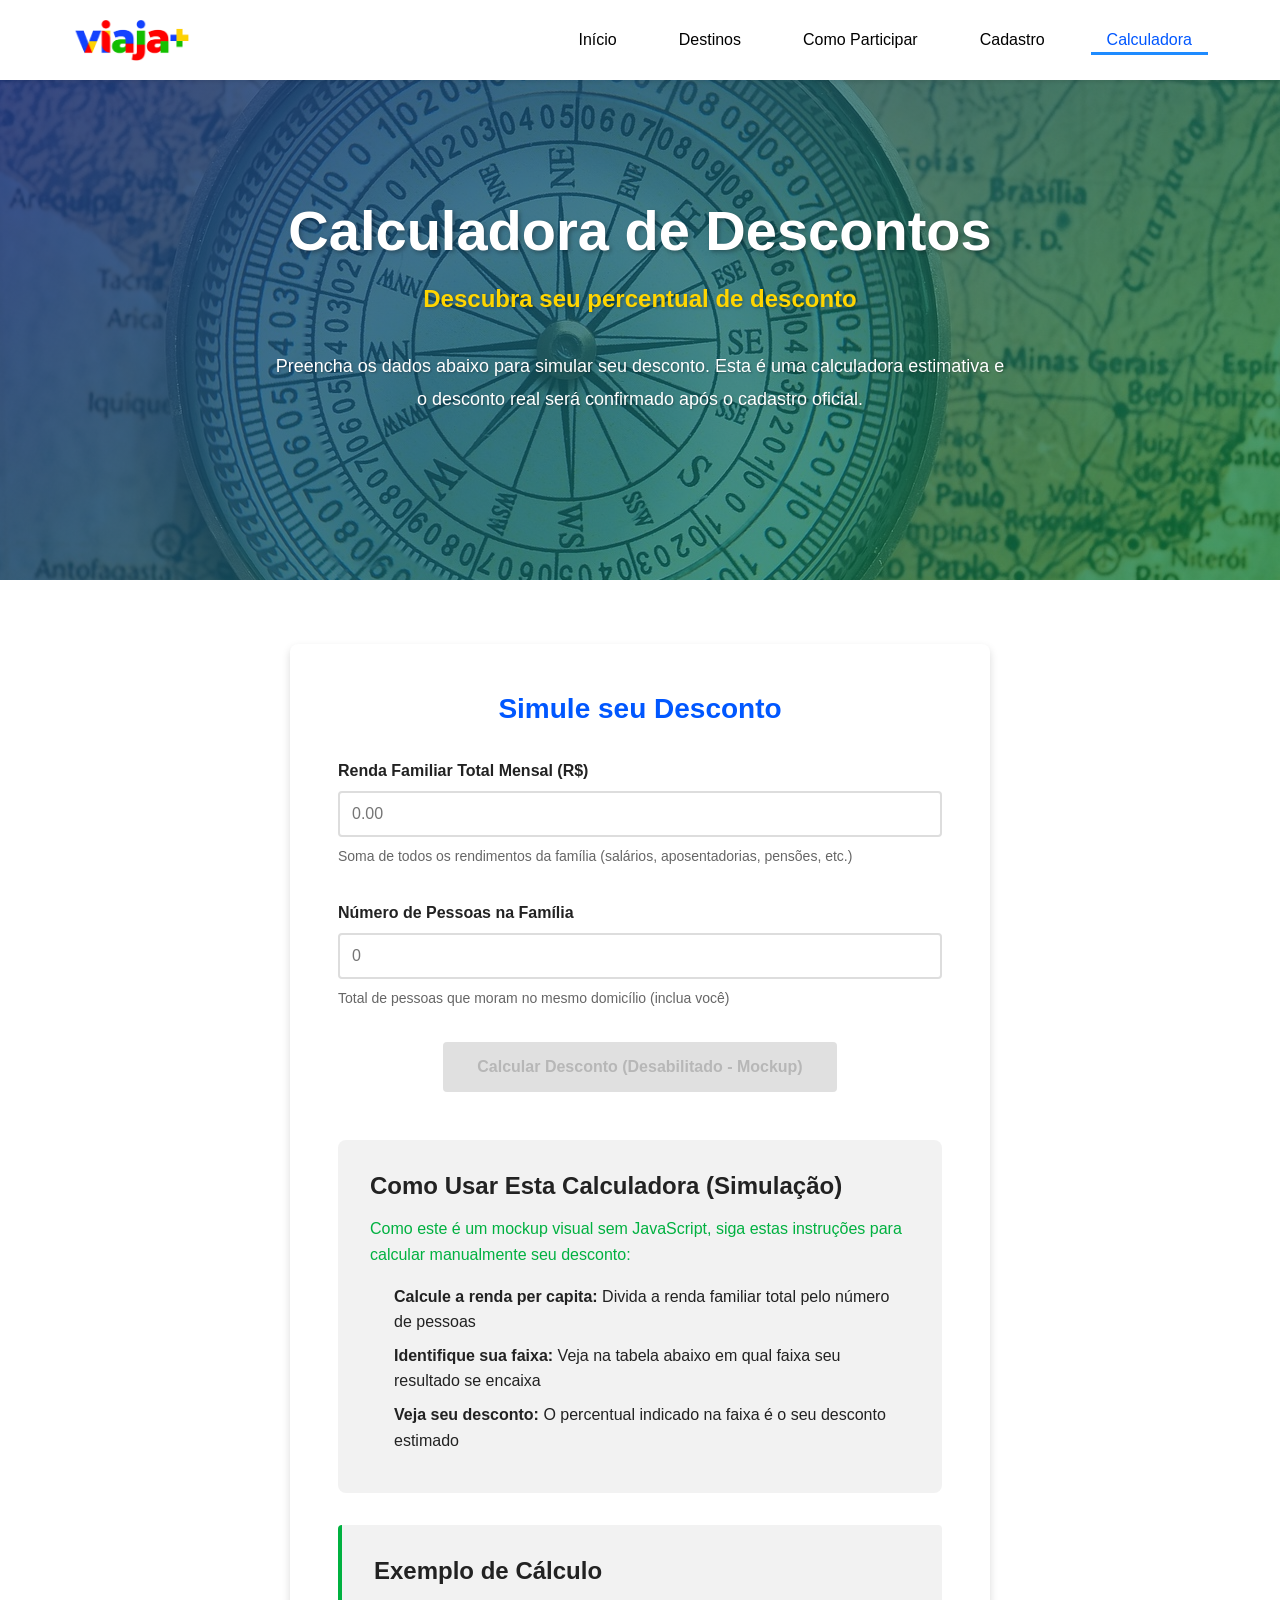
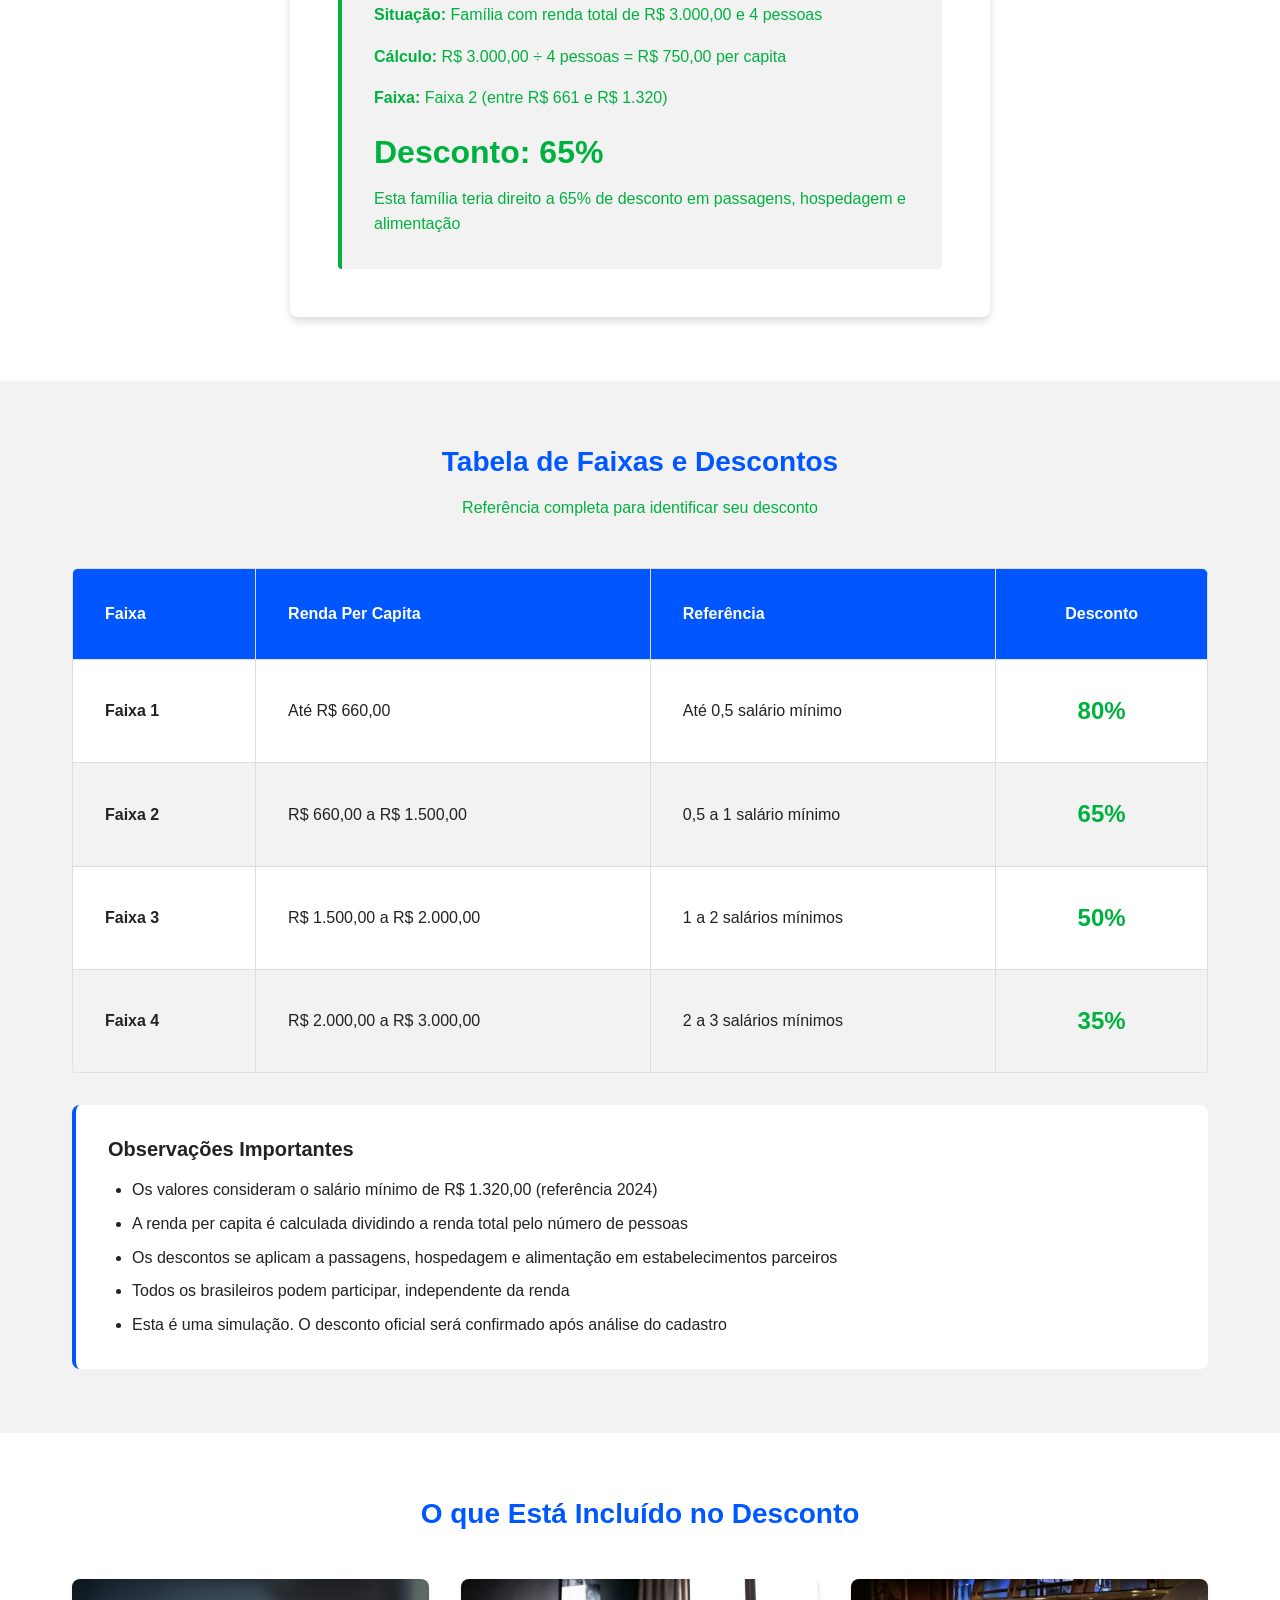
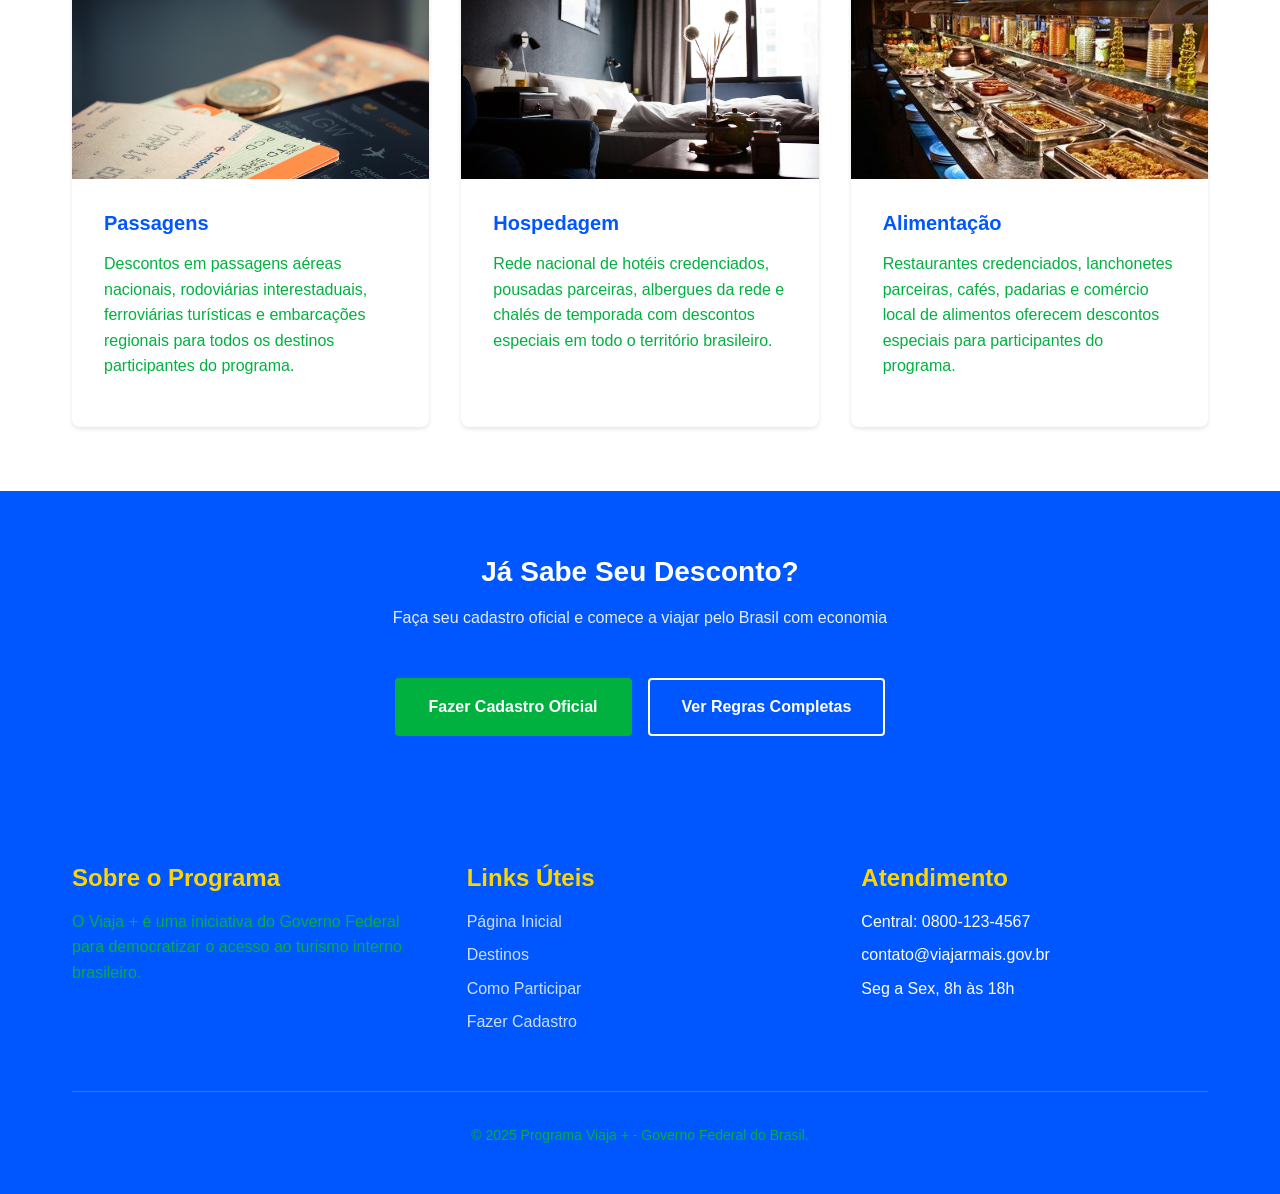
==== calculadora.html @ cff758d5 "Primeiro commit" ====
<!DOCTYPE html>
<html lang="pt-BR">
<head>
    <meta charset="UTF-8">
    <meta name="viewport" content="width=device-width, initial-scale=1.0">
    <meta name="description" content="Calcule seu desconto no Programa Viaja + baseado na renda familiar">
    <title>Calculadora de Descontos - Programa Viaja +</title>
    <link rel="stylesheet" href="style.css">
</head>
<body>
    <!-- Cabeçalho -->
    <header class="header">
        <div class="container header-container">
            <div class="logo">
                <div class="logo-imagem">
                    <img src="./img/logo.png" alt="Viaja +" class="logo-programa">
                </div>
            </div>
            
            <nav class="nav-principal">
                <ul>
                    <li><a href="index.html">Início</a></li>
                    <li><a href="viagens.html">Destinos</a></li>
                    <li><a href="como-participar.html">Como Participar</a></li>
                    <li><a href="cadastro.html">Cadastro</a></li>
                    <li><a href="calculadora.html" class="ativo">Calculadora</a></li>
                </ul>
            </nav>
        </div>
    </header>

    <!-- Conteúdo principal -->
    <main>
        <!-- Cabeçalho da página -->
        <section class="hero-background" style="background-image: url('./img/bulsola.jpg');">
            <div class="hero-conteudo">
                <h1 class="hero-titulo">Calculadora de Descontos</h1>
                <p class="hero-subtitulo">
                    Descubra seu percentual de desconto
                </p>
                <p class="hero-descricao">
                    Preencha os dados abaixo para simular seu desconto. Esta é uma calculadora 
                    estimativa e o desconto real será confirmado após o cadastro oficial.
                </p>
            </div>
        </section>

        <!-- Calculadora -->
        <section class="secao">
            <div class="container">
                
                
                <div class="calculadora-container">
                    <h2 class="texto-centralizado">Simule seu Desconto</h2>
                    
                    <form style="margin-top: var(--espacamento-md);">
                        <!-- Renda Familiar -->
                        <div class="form-grupo">
                            <label for="renda-total" class="form-label">
                                Renda Familiar Total Mensal (R$)
                            </label>
                            <input 
                                type="number" 
                                id="renda-total" 
                                name="renda-total" 
                                class="form-input" 
                                placeholder="0.00"
                                step="0.01"
                                min="0"
                            >
                            <p class="form-ajuda">
                                Soma de todos os rendimentos da família (salários, aposentadorias, pensões, etc.)
                            </p>
                        </div>
                        
                        <!-- Número de pessoas -->
                        <div class="form-grupo">
                            <label for="num-pessoas" class="form-label">
                                Número de Pessoas na Família
                            </label>
                            <input 
                                type="number" 
                                id="num-pessoas" 
                                name="num-pessoas" 
                                class="form-input" 
                                placeholder="0"
                                min="1"
                            >
                            <p class="form-ajuda">
                                Total de pessoas que moram no mesmo domicílio (inclua você)
                            </p>
                        </div>
                        
                        <!-- Botão de calcular (visual) -->
                        <div class="texto-centralizado mt-2">
                            <button type="button" class="btn btn-desabilitado" disabled>
                                Calcular Desconto (Desabilitado - Mockup)
                            </button>
                        </div>
                    </form>
                    
                    <!-- Instruções de uso -->
                    <div class="mt-3" style="background-color: var(--cor-cinza-claro); padding: var(--espacamento-md); border-radius: 8px;">
                        <h3>Como Usar Esta Calculadora (Simulação)</h3>
                        <p style="margin-bottom: var(--espacamento-sm);">
                            Como este é um mockup visual sem JavaScript, siga estas instruções para 
                            calcular manualmente seu desconto:
                        </p>
                        <ol style="margin-left: 1.5rem;">
                            <li style="margin-bottom: 0.5rem;">
                                <strong>Calcule a renda per capita:</strong> Divida a renda familiar total 
                                pelo número de pessoas
                            </li>
                            <li style="margin-bottom: 0.5rem;">
                                <strong>Identifique sua faixa:</strong> Veja na tabela abaixo em qual 
                                faixa seu resultado se encaixa
                            </li>
                            <li style="margin-bottom: 0.5rem;">
                                <strong>Veja seu desconto:</strong> O percentual indicado na faixa é o 
                                seu desconto estimado
                            </li>
                        </ol>
                    </div>
                    
                    <!-- Exemplo prático -->
                    <div class="resultado-box mt-2">
                        <h3>Exemplo de Cálculo</h3>
                        <p><strong>Situação:</strong> Família com renda total de R$ 3.000,00 e 4 pessoas</p>
                        <p><strong>Cálculo:</strong> R$ 3.000,00 ÷ 4 pessoas = R$ 750,00 per capita</p>
                        <p><strong>Faixa:</strong> Faixa 2 (entre R$ 661 e R$ 1.320)</p>
                        <div class="resultado-valor">Desconto: 65%</div>
                        <p style="margin-bottom: 0;">
                            Esta família teria direito a 65% de desconto em passagens, hospedagem e alimentação
                        </p>
                    </div>
                </div>
            </div>
        </section>

        <!-- Tabela de faixas -->
        <section class="secao secao-cinza">
            <div class="container">
                <h2 class="texto-centralizado">Tabela de Faixas e Descontos</h2>
                <p class="texto-centralizado mb-3">
                    Referência completa para identificar seu desconto
                </p>
                
                <div style="overflow-x: auto;">
                    <table style="width: 100%; border-collapse: collapse; background-color: var(--cor-branco); border-radius: 8px; overflow: hidden; box-shadow: var(--sombra-leve);">
                        <thead>
                            <tr style="background-color: var(--cor-azul-escuro); color: var(--cor-branco);">
                                <th style="padding: var(--espacamento-md); text-align: left; border: 1px solid var(--cor-borda);">Faixa</th>
                                <th style="padding: var(--espacamento-md); text-align: left; border: 1px solid var(--cor-borda);">Renda Per Capita</th>
                                <th style="padding: var(--espacamento-md); text-align: left; border: 1px solid var(--cor-borda);">Referência</th>
                                <th style="padding: var(--espacamento-md); text-align: center; border: 1px solid var(--cor-borda);">Desconto</th>
                            </tr>
                        </thead>
                        <tbody>
                            <tr>
                                <td style="padding: var(--espacamento-md); border: 1px solid var(--cor-borda);"><strong>Faixa 1</strong></td>
                                <td style="padding: var(--espacamento-md); border: 1px solid var(--cor-borda);">Até R$ 660,00</td>
                                <td style="padding: var(--espacamento-md); border: 1px solid var(--cor-borda);">Até 0,5 salário mínimo</td>
                                <td style="padding: var(--espacamento-md); border: 1px solid var(--cor-borda); text-align: center; font-size: 1.5rem; font-weight: 700; color: var(--cor-verde-brasil);">80%</td>
                            </tr>
                            <tr style="background-color: var(--cor-cinza-claro);">
                                <td style="padding: var(--espacamento-md); border: 1px solid var(--cor-borda);"><strong>Faixa 2</strong></td>
                                <td style="padding: var(--espacamento-md); border: 1px solid var(--cor-borda);">R$ 660,00 a R$ 1.500,00</td>
                                <td style="padding: var(--espacamento-md); border: 1px solid var(--cor-borda);">0,5 a 1 salário mínimo</td>
                                <td style="padding: var(--espacamento-md); border: 1px solid var(--cor-borda); text-align: center; font-size: 1.5rem; font-weight: 700; color: var(--cor-verde-brasil);">65%</td>
                            </tr>
                            <tr>
                                <td style="padding: var(--espacamento-md); border: 1px solid var(--cor-borda);"><strong>Faixa 3</strong></td>
                                <td style="padding: var(--espacamento-md); border: 1px solid var(--cor-borda);">R$ 1.500,00 a R$ 2.000,00</td>
                                <td style="padding: var(--espacamento-md); border: 1px solid var(--cor-borda);">1 a 2 salários mínimos</td>
                                <td style="padding: var(--espacamento-md); border: 1px solid var(--cor-borda); text-align: center; font-size: 1.5rem; font-weight: 700; color: var(--cor-verde-brasil);">50%</td>
                            </tr>
                            <tr style="background-color: var(--cor-cinza-claro);">
                                <td style="padding: var(--espacamento-md); border: 1px solid var(--cor-borda);"><strong>Faixa 4</strong></td>
                                <td style="padding: var(--espacamento-md); border: 1px solid var(--cor-borda);">R$ 2.000,00 a R$ 3.000,00</td>
                                <td style="padding: var(--espacamento-md); border: 1px solid var(--cor-borda);">2 a 3 salários mínimos</td>
                                <td style="padding: var(--espacamento-md); border: 1px solid var(--cor-borda); text-align: center; font-size: 1.5rem; font-weight: 700; color: var(--cor-verde-brasil);">35%</td>
                            </tr>
                        </tbody>
                    </table>
                </div>
                
                <div class="mt-2" style="background-color: var(--cor-branco); padding: var(--espacamento-md); border-radius: 8px; border-left: 4px solid var(--cor-azul-governo);">
                    <h4>Observações Importantes</h4>
                    <ul style="list-style: disc; margin-left: 1.5rem;">
                        <li style="margin-bottom: 0.5rem;">
                            Os valores consideram o salário mínimo de R$ 1.320,00 (referência 2024)
                        </li>
                        <li style="margin-bottom: 0.5rem;">
                            A renda per capita é calculada dividindo a renda total pelo número de pessoas
                        </li>
                        <li style="margin-bottom: 0.5rem;">
                            Os descontos se aplicam a passagens, hospedagem e alimentação em estabelecimentos parceiros
                        </li>
                        <li style="margin-bottom: 0.5rem;">
                            Todos os brasileiros podem participar, independente da renda
                        </li>
                        <li>
                            Esta é uma simulação. O desconto oficial será confirmado após análise do cadastro
                        </li>
                    </ul>
                </div>
            </div>
        </section>

        <!-- Benefícios por faixa -->
        <section class="secao">
            <div class="container">
                <h2 class="texto-centralizado">O que Está Incluído no Desconto</h2>
                
                <div class="grid grid-3 mt-3">
                    <!-- Passagens -->
                    <div class="card">
                        <div class="card-imagem">
                            <img src="./img/passagens.jpg" alt="Passagens aéreas e rodoviárias">
                        </div>
                        <div class="card-conteudo">
                            <h3 class="card-titulo">Passagens</h3>
                            <p class="card-texto">
                                Descontos em passagens aéreas nacionais, rodoviárias interestaduais, 
                                ferroviárias turísticas e embarcações regionais para todos os destinos 
                                participantes do programa.
                            </p>
                        </div>
                    </div>
                    
                    <!-- Hospedagem -->
                    <div class="card">
                        <div class="card-imagem">
                            <img src="./img/Hospedagem.jpg" alt="Hospedagem em hotéis e pousadas">
                        </div>
                        <div class="card-conteudo">
                            <h3 class="card-titulo">Hospedagem</h3>
                            <p class="card-texto">
                                Rede nacional de hotéis credenciados, pousadas parceiras, albergues 
                                da rede e chalés de temporada com descontos especiais em todo o 
                                território brasileiro.
                            </p>
                        </div>
                    </div>
                    
                    <!-- Alimentação -->
                    <div class="card">
                        <div class="card-imagem">
                            <img src="./img/Alimentação.jpg" alt="Alimentação em restaurantes">
                        </div>
                        <div class="card-conteudo">
                            <h3 class="card-titulo">Alimentação</h3>
                            <p class="card-texto">
                                Restaurantes credenciados, lanchonetes parceiras, cafés, padarias e 
                                comércio local de alimentos oferecem descontos especiais para 
                                participantes do programa.
                            </p>
                        </div>
                    </div>
                </div>
            </div>
        </section>

        <!-- Call to action -->
        <section class="secao secao-azul">
            <div class="container texto-centralizado">
                <h2>Já Sabe Seu Desconto?</h2>
                <p class="mb-3">
                    Faça seu cadastro oficial e comece a viajar pelo Brasil com economia
                </p>
                <div class="btn-grupo">
                    <a href="cadastro.html" class="btn btn-primario">Fazer Cadastro Oficial</a>
                    <a href="como-participar.html" class="btn btn-outline">Ver Regras Completas</a>
                </div>
            </div>
        </section>
    </main>

    <!-- Rodapé -->
    <footer class="footer">
        <div class="container">
            <div class="footer-conteudo">
                <div class="footer-secao">
                    <h3>Sobre o Programa</h3>
                    <p>
                        O Viaja + é uma iniciativa do Governo Federal para democratizar 
                        o acesso ao turismo interno brasileiro.
                    </p>
                </div>
                
                <div class="footer-secao">
                    <h3>Links Úteis</h3>
                    <ul>
                        <li><a href="index.html">Página Inicial</a></li>
                        <li><a href="viagens.html">Destinos</a></li>
                        <li><a href="como-participar.html">Como Participar</a></li>
                        <li><a href="cadastro.html">Fazer Cadastro</a></li>
                    </ul>
                </div>
                
                <div class="footer-secao">
                    <h3>Atendimento</h3>
                    <ul>
                        <li>Central: 0800-123-4567</li>
                        <li>contato@viajarmais.gov.br</li>
                        <li>Seg a Sex, 8h às 18h</li>
                    </ul>
                </div>
            </div>
            
            <div class="footer-bottom">
                <p>&copy; 2025 Programa Viaja + - Governo Federal do Brasil.</p>
            </div>
        </div>
    </footer>
</body>
</html>
---- style.css ----
:root {
  /* Cores principais */
  --cor-azul-escuro: #0057FF;
  --cor-azul-governo: #0057FF;
  --cor-verde-brasil: #00B140;
  --cor-amarelo-brasil: #FFD500;
  --cor-vermelho-brasil: #FF0000;
  --cor-branco: #FFFFFF;
  --cor-cinza-claro: #F2F2F2;
  
  /* Cores derivadas */
  --cor-azul-hover: #0046CC;
  --cor-verde-hover: #009133;
  --cor-amarelo-hover: #E6C000;
  --cor-texto-escuro: #222222;
  --cor-texto-medio: #666666;
  --cor-borda: #DDDDDD;
  --cor-overlay-escuro: rgba(31, 60, 136, 0.85);
  --cor-overlay-amarelo: rgba(255, 203, 5, 0.9);
  
  /* Espaçamentos */
  --espacamento-xs: 0.5rem;
  --espacamento-sm: 1rem;
  --espacamento-md: 2rem;
  --espacamento-lg: 3rem;
  --espacamento-xl: 4rem;
  
  /* Tipografia */
  --font-principal: -apple-system, BlinkMacSystemFont, 'Segoe UI', 'Roboto', 'Oxygen', 'Ubuntu', 'Cantarell', sans-serif;
  --font-tamanho-base: 16px;
  --font-tamanho-grande: 1.125rem;
  --font-tamanho-titulo: 2.5rem;
  --font-tamanho-subtitulo: 1.75rem;
  
  /* Sombras */
  --sombra-leve: 0 2px 4px rgba(0, 0, 0, 0.1);
  --sombra-media: 0 4px 8px rgba(0, 0, 0, 0.15);
  --sombra-forte: 0 8px 16px rgba(0, 0, 0, 0.2);
  
  /* Transições */
  --transicao-rapida: 0.2s ease;
  --transicao-normal: 0.3s ease;
  
  /* Layout */
  --largura-maxima: 1200px;
  --largura-conteudo: 800px;
  --altura-header: 80px;
}

/* ==========================================
   2. RESET E BASE
   ========================================== */
*, *::before, *::after {
  margin: 0;
  padding: 0;
  box-sizing: border-box;
}

html {
  font-size: var(--font-tamanho-base);
  scroll-behavior: smooth;
}

body {
  font-family: var(--font-principal);
  color: var(--cor-texto-escuro);
  background-color: var(--cor-branco);
  line-height: 1.6;
  overflow-x: hidden;
}

img {
  max-width: 100%;
  height: auto;
  display: block;
}

a {
  text-decoration: none;
  color: inherit;
  transition: color var(--transicao-rapida);
}

ul, ol {
  list-style: none;
}

button {
  border: none;
  background: none;
  font-family: inherit;
  cursor: pointer;
}

/* ==========================================
   3. TIPOGRAFIA
   ========================================== */
h1, h2, h3, h4, h5, h6 {
  font-weight: 700;
  line-height: 1.2;
  margin-bottom: var(--espacamento-sm);
}

h1 {
  font-size: var(--font-tamanho-titulo);
    color: var(--cor-branco);
}

h2 {
  font-size: var(--font-tamanho-subtitulo);
    color: var(--cor-azul-governo);
}

h3 {
  font-size: 1.5rem;
}

h4 {
  font-size: 1.25rem;
}

p {
  margin-bottom: var(--espacamento-sm);
  color: var(--cor-verde-brasil);
}

.texto-destaque {
  font-size: var(--font-tamanho-grande);
  font-weight: 500;
  color: var(--cor-azul-governo);
}

.texto-centralizado {
  text-align: center;
}

/* ==========================================
   4. LAYOUT GERAL
   ========================================== */
.container {
  width: 100%;
  max-width: var(--largura-maxima);
  margin: 0 auto;
  padding: 0 var(--espacamento-md);
}

.container-estreito {
  max-width: var(--largura-conteudo);
}

.secao {
  padding: var(--espacamento-xl) 0;
}

.secao-cinza {
  background-color: var(--cor-cinza-claro);
}

.secao-azul {
  background-color: var(--cor-azul-governo);
  color: var(--cor-branco);
}

.secao-azul h2,
.secao-azul h3 {
  color: var(--cor-branco);
}

.secao-azul p {
  color: rgba(255, 255, 255, 0.9);
}

/* Grid responsivo */
.grid {
  display: grid;
  gap: var(--espacamento-md);
}

.grid-2 {
  grid-template-columns: repeat(auto-fit, minmax(300px, 1fr));
}

.grid-3 {
  grid-template-columns: repeat(auto-fit, minmax(250px, 1fr));
}

.grid-4 {
  grid-template-columns: repeat(auto-fit, minmax(200px, 1fr));
}

/* ==========================================
   5. NAVEGAÇÃO
   ========================================== */
.header {
  background-color: var(--cor-branco);
  box-shadow: var(--sombra-leve);
  position: sticky;
  top: 0;
  z-index: 1000;
  height: var(--altura-header);
}

.header-container {
  display: flex;
  justify-content: space-between;
  align-items: center;
  height: 100%;
}

.logo {
  display: flex;
  align-items: center;
  gap: var(--espacamento-sm);
  font-size: 1.25rem;
  font-weight: 700;
  color: var(--cor-azul-governo);
}

.logo-texto {
  display: flex;
  flex-direction: column;
  line-height: 1.2;
}

.logo-titulo {
  font-size: 1.5rem;
  color: var(--cor-azul-escuro);
}

.logo-subtitulo {
  font-size: 0.875rem;
  color: var(--cor-verde-brasil);
  font-weight: 400;
}

.nav-principal ul {
  display: flex;
  gap: var(--espacamento-md);
  align-items: center;
}

.nav-principal a {
  padding: var(--espacamento-xs) var(--espacamento-sm);
  color: var(--cor-texto-escuro);
  font-weight: 500;
  border-bottom: 2px solid transparent;
  transition: all var(--transicao-rapida);
}

.nav-principal a:hover,
.nav-principal a.ativo {
  color: var(--cor-azul-governo);
  border-bottom-color: var(--cor-azul-governo);
}

/* ==========================================
   6. HERO CAROUSEL AUTOMÁTICO
   ========================================== */
.hero-carousel {
    position: relative;
    width: 100%;
    height: 95vh;
    overflow: hidden;
}

.carousel-slide {
    position: absolute;
    width: 100%;
    height: 100%;
    top: 0;
    left: 0;
    opacity: 0;
    animation: slideAnimation 24s infinite;
     z-index: 0;
}

.carousel-slide:nth-child(1) { animation-delay: 0s; }
.carousel-slide:nth-child(2) { animation-delay: 6s; }
.carousel-slide:nth-child(3) { animation-delay: 12s; }
.carousel-slide:nth-child(4) { animation-delay: 18s; }

.carousel-slide img {
    width: 100%;
    height: 100%;
    object-fit: cover;
}

@keyframes slideAnimation {
    0% { opacity: 0; }
    5% { opacity: 1; }
    25% { opacity: 1; }
    30% { opacity: 0; }
    100% { opacity: 0; }
}

.hero-carousel::before {
    content: "";
    position: absolute;
    width: 100%;
    height: 100%;
background: linear-gradient(to bottom right, rgba(0,0,50,0.25), rgba(40,0,0,0.25));
    top: 0;
    left: 0;
    z-index: 1;
}

.hero-content {
    position: absolute;
    top: 50%;
    left: 50%;
    transform: translate(-50%, -50%);
    z-index: 2; /* FICA ACIMA DAS IMAGENS */
    color: #fff;
    text-align: center;
}

.hero-content h1 {
    font-size: 5.3rem;
    font-weight: 700;
    text-shadow: 0 3px 10px rgba(0,0,0,0.5);
}

.hero-content p {
    font-size: 1.8rem;
    margin-top: 15px;
    max-width: 700px;
    margin-left: auto;
    margin-right: auto;
    text-shadow: 0 5px 10px rgba(0,0,0,0.6);
}

.hero-btn {
    display: inline-block;
    margin-top: 40px;
    background: var(--cor-amarelo-brasil);
    color: #000;
    padding: 12px 28px;
    border-radius: 30px;
    font-size: 2rem;
    font-weight: 600;
    text-decoration: none;
    transition: 0.3s ease;
}

.hero-btn:hover {
    background: var(--cor-azul-governo);
    color: var(--cor-branco);
}

/* Hero estático para páginas internas */
.hero {
  position: relative;
  width: 100%;
  height: 500px;
  overflow: hidden;
  display: flex;
  align-items: center;
  justify-content: center;
}

.hero-imagem {
  position: absolute;
  width: 100%;
  height: 100%;
  top: 0;
  left: 0;
  object-fit: cover;
}

.hero-overlay {
  position: absolute;
  top: 0;
  left: 0;
  width: 100%;
  height: 100%;
  background: linear-gradient(135deg, rgba(31, 60, 136, 0.7) 0%, rgba(0, 151, 57, 0.5) 100%);
  z-index: 1;
}

/* Hero com background image (páginas internas) */
.hero-background {
  position: relative;
  height: 60vh;
  min-height: 400px;
  max-height: 500px;
  display: flex;
  align-items: center;
  justify-content: center;
  background-size: cover;
  background-position: center;
  background-repeat: no-repeat;
}

.hero-background::before {
  content: '';
  position: absolute;
  top: 0;
  left: 0;
  width: 100%;
  height: 100%;
  z-index: 1;
  background: linear-gradient(135deg, var(--cor-overlay-escuro) 0%, rgba(0, 151, 57, 0.6) 100%);
}

/* Conteúdo do hero */
.hero-conteudo {
  position: relative;
  z-index: 2;
  text-align: center;
  color: var(--cor-branco);
  max-width: 800px;
  padding: var(--espacamento-md);
}

.hero-titulo {
  font-size: 3.5rem;
  color: var(--cor-branco);
  margin-bottom: var(--espacamento-sm);
  text-shadow: 2px 2px 4px rgba(0, 0, 0, 0.3);
}

.hero-subtitulo {
  font-size: 1.5rem;
  color: var(--cor-amarelo-brasil);
  margin-bottom: var(--espacamento-md);
  font-weight: 600;
  text-shadow: 1px 1px 3px rgba(0, 0, 0, 0.3);
}

.hero-descricao {
  font-size: 1.125rem;
  color: var(--cor-branco);
  margin-bottom: var(--espacamento-lg);
  line-height: 1.8;
  text-shadow: 1px 1px 2px rgba(0, 0, 0, 0.3);
}

/* ==========================================
   7. BOTÕES
   ========================================== */
.btn {
  display: inline-block;
  padding: 0.875rem 2rem;
  font-size: 1rem;
  font-weight: 600;
  text-align: center;
  border-radius: 4px;
  transition: all var(--transicao-normal);
  cursor: pointer;
  border: 2px solid transparent;
}

.btn-primario {
  background-color: var(--cor-verde-brasil);
  color: var(--cor-branco);
}

.btn-primario:hover {
  background-color: var(--cor-verde-hover);
  transform: translateY(-2px);
  box-shadow: var(--sombra-media);
}

.btn-secundario {
  background-color: var(--cor-azul-governo);
  color: var(--cor-branco);
}

.btn-secundario:hover {
  background-color: var(--cor-azul-hover);
  transform: translateY(-2px);
  box-shadow: var(--sombra-media);
}

.btn-outline {
  background-color: transparent;
  color: var(--cor-branco);
  border-color: var(--cor-branco);
}

.btn-outline:hover {
  background-color: var(--cor-branco);
  color: var(--cor-azul-governo);
}

.btn-amarelo {
  background-color: var(--cor-amarelo-brasil);
  color: var(--cor-azul-escuro);
}

.btn-amarelo:hover {
  background-color: var(--cor-amarelo-hover);
  transform: translateY(-2px);
  box-shadow: var(--sombra-media);
}

.btn-desabilitado {
  background-color: #CCCCCC;
  color: #888888;
  cursor: not-allowed;
  opacity: 0.6;
}

.btn-desabilitado:hover {
  transform: none;
  box-shadow: none;
}

.btn-grupo {
  display: flex;
  gap: var(--espacamento-sm);
  flex-wrap: wrap;
  justify-content: center;
}

/* ==========================================
   8. CARDS
   ========================================== */
.card {
  background-color: var(--cor-branco);
  border-radius: 8px;
  overflow: hidden;
  box-shadow: var(--sombra-leve);
  transition: all var(--transicao-normal);
  height: 100%;
  display: flex;
  flex-direction: column;
}

.card:hover {
  box-shadow: var(--sombra-forte);
  transform: translateY(-4px);
}

.card-imagem {
  width: 100%;
  height: 200px;
  overflow: hidden;
  background-color: var(--cor-cinza-claro);
  position: relative;
}

.card-imagem img {
  width: 100%;
  height: 100%;
  object-fit: cover;
  transition: transform var(--transicao-normal);
}

.card:hover .card-imagem img {
  transform: scale(1.05);
}

.card-conteudo {
  padding: var(--espacamento-md);
  flex-grow: 1;
  display: flex;
  flex-direction: column;
}

.card-icone-overlay {
  position: absolute;
  top: 50%;
  left: 50%;
  transform: translate(-50%, -50%);
  background-color: rgba(31, 60, 136, 0.9);
  width: 90px;
  height: 90px;
  border-radius: 50%;
  display: flex;
  align-items: center;
  justify-content: center;
  box-shadow: 0 4px 12px rgba(0, 0, 0, 0.3);
}

.card-titulo {
  font-size: 1.25rem;
  margin-bottom: var(--espacamento-sm);
  color: var(--cor-azul-escuro);
}

.card-texto {
  margin-bottom: var(--espacamento-sm);
  flex-grow: 1;
}

.card-badge {
  display: inline-block;
  padding: 0.25rem 0.75rem;
  background-color: var(--cor-verde-brasil);
  color: var(--cor-branco);
  border-radius: 20px;
  font-size: 0.875rem;
  font-weight: 600;
  margin-bottom: var(--espacamento-sm);
}

/* ==========================================
   8B. DESTINOS EM DESTAQUE
   ========================================== */
.destinos-destaque {
  background-color: var(--cor-branco);
}

.secao-titulo-destaque {
  text-align: center;
  margin-bottom: var(--espacamento-xs);
}

.secao-titulo-destaque h2 {
  color: var(--cor-azul-escuro);
  font-size: 2.5rem;
  margin-bottom: var(--espacamento-sm);
  position: relative;
  display: inline-block;
}

.secao-titulo-destaque h2::after {
  content: '';
  position: absolute;
  bottom: -10px;
  left: 50%;
  transform: translateX(-50%);
  width: 80px;
  height: 4px;
  background-color: var(--cor-verde-brasil);
}

.secao-titulo-destaque p {
  color: var(--cor-texto-medio);
  font-size: 1.125rem;
  margin-bottom: var(--espacamento-sm);
}

/* Carrossel de Destinos */
.destinos-carousel .carousel-container {
  display: flex;
  gap: 20px;
  overflow-x: auto;
  scroll-snap-type: x mandatory;
  padding: 20px;
  scroll-behavior: smooth;
  -webkit-overflow-scrolling: touch;
}

.destinos-carousel .carousel-container::-webkit-scrollbar {
  height: 8px;
}

.destinos-carousel .carousel-container::-webkit-scrollbar-track {
  background: rgba(0, 0, 0, 0.1);
  border-radius: 10px;
}

.destinos-carousel .carousel-container::-webkit-scrollbar-thumb {
  background: var(--cor-azul-governo);
  border-radius: 10px;
}

.destinos-carousel .destino-card {
  flex: 0 0 350px;
  scroll-snap-align: start;
  position: relative;
  height: 380px;
  border-radius: 12px;
  overflow: hidden;
  box-shadow: var(--sombra-media);
  transition: all var(--transicao-normal);
  cursor: pointer;
}

.destinos-carousel .destino-card:hover {
  transform: translateY(-8px);
  box-shadow: var(--sombra-forte);
}

.destino-card-imagem {
  width: 100%;
  height: 100%;
  object-fit: cover;
  transition: transform 0.5s ease;
}

.destino-card:hover .destino-card-imagem {
  transform: scale(1.1);
}

.destino-card-overlay {
  position: absolute;
  bottom: 0;
  left: 0;
  right: 0;
  background: linear-gradient(to top, var(--cor-azul-escuro) 0%, rgba(31, 60, 136, 0.7) 70%, transparent 100%);
  padding: var(--espacamento-md);
  color: var(--cor-branco);
}

.destino-categoria {
  display: inline-block;
  padding: 0.4rem 1rem;
  border-radius: 20px;
  font-size: 0.875rem;
  font-weight: 600;
  margin-bottom: var(--espacamento-sm);
  text-transform: uppercase;
  letter-spacing: 0.5px;
}

.destino-categoria.praias {
  background-color: var(--cor-azul-hover);
}

.destino-categoria.cultura {
  background-color: var(--cor-amarelo-brasil);
  color: var(--cor-azul-escuro);
}

.destino-categoria.natureza {
  background-color: var(--cor-verde-hover);
}

.destino-categoria.historia {
  background-color: var(--cor-azul-escuro);
}

.destino-categoria.ecoturismo {
  background-color: var(--cor-verde-hover);
}

.destino-nome {
  font-size: 1.5rem;
  font-weight: 700;
  margin-bottom: 0.25rem;
  color: var(--cor-branco);
}

.destino-estado {
  font-size: 0.875rem;
  color: var(--cor-branco);
  font-weight: 600;
  margin-bottom: var(--espacamento-sm);
  opacity: 0.9;
}

.destino-descricao {
  font-size: 0.9rem;
  line-height: 1.5;
  margin-bottom: var(--espacamento-sm);
  color: var(--cor-branco);
  opacity: 0.85;
}

/* ==========================================
   9. DEPOIMENTOS
   ========================================== */
.depoimentos-container {
  display: grid;
  grid-template-columns: repeat(auto-fit, minmax(300px, 1fr));
  gap: var(--espacamento-md);
}

/* Carrossel de Depoimentos */
.depoimentos-carousel .carousel-container {
  display: flex;
  gap: 20px;
  overflow-x: auto;
  scroll-snap-type: x mandatory;
  padding: 20px;
  scroll-behavior: smooth;
  -webkit-overflow-scrolling: touch;
}

.depoimentos-carousel .carousel-container::-webkit-scrollbar {
  height: 8px;
}

.depoimentos-carousel .carousel-container::-webkit-scrollbar-track {
  background: rgba(0, 0, 0, 0.1);
  border-radius: 10px;
}

.depoimentos-carousel .carousel-container::-webkit-scrollbar-thumb {
  background: var(--cor-azul-governo);
  border-radius: 10px;
}

.depoimentos-carousel .depoimento {
  flex: 0 0 350px;
  scroll-snap-align: start;
}

.depoimento {
  background-color: var(--cor-branco);
  padding: var(--espacamento-md);
  border-radius: 8px;
  box-shadow: var(--sombra-leve);
  position: relative;
  border-left: 4px solid var(--cor-verde-brasil);
}

.depoimento-texto {
  font-size: 1rem;
  font-style: italic;
  color: var(--cor-texto-medio);
  line-height: 1.7;
  margin-bottom: var(--espacamento-md);
}

.depoimento-texto::before {
  content: '"';
  font-size: 3rem;
  color: var(--cor-azul-governo);
  opacity: 0.2;
  position: absolute;
  top: 10px;
  left: 15px;
  font-family: Georgia, serif;
}

.depoimento-autor {
  display: flex;
  align-items: center;
  gap: var(--espacamento-sm);
  padding-top: var(--espacamento-sm);
  border-top: 1px solid var(--cor-borda);
}

.depoimento-avatar {
  width: 50px;
  height: 50px;
  border-radius: 50%;
  background: linear-gradient(135deg, var(--cor-azul-governo), var(--cor-verde-brasil));
  display: flex;
  align-items: center;
  justify-content: center;
  color: var(--cor-branco);
  font-weight: 700;
  font-size: 1.25rem;
  flex-shrink: 0;
}

.depoimento-info {
  flex-grow: 1;
}

.depoimento-nome {
  font-weight: 700;
  color: var(--cor-azul-escuro);
  margin-bottom: 0.25rem;
}

.depoimento-localizacao {
  font-size: 0.875rem;
  color: var(--cor-texto-medio);
}

.depoimento-badge {
  display: inline-block;
  padding: 0.25rem 0.5rem;
  background-color: var(--cor-amarelo-brasil);
  color: var(--cor-azul-escuro);
  border-radius: 4px;
  font-size: 0.75rem;
  font-weight: 600;
  margin-top: 0.25rem;
}

/* ==========================================
   10. ESTATÍSTICAS
   ========================================== */
.estatisticas {
  display: grid;
  grid-template-columns: repeat(auto-fit, minmax(200px, 1fr));
  gap: var(--espacamento-md);
  text-align: center;
}

.estatistica-item {
  padding: var(--espacamento-md);
}

.estatistica-numero {
  font-size: 3rem;
  font-weight: 700;
  color: var(--cor-amarelo-brasil);
  margin-bottom: var(--espacamento-xs);
  line-height: 1;
}

.estatistica-label {
  font-size: 1rem;
  color: rgba(255, 255, 255, 0.9);
}

/* ==========================================
   10. FORMULÁRIOS
   ========================================== */
.formulario {
  max-width: 600px;
  margin: 0 auto;
}

.form-grupo {
  margin-bottom: var(--espacamento-md);
}

.form-label {
  display: block;
  margin-bottom: var(--espacamento-xs);
  font-weight: 600;
  color: var(--cor-texto-escuro);
}

.form-label .obrigatorio {
  color: #D93025;
}

.form-input,
.form-select,
.form-textarea {
  width: 100%;
  padding: 0.75rem;
  border: 2px solid var(--cor-borda);
  border-radius: 4px;
  font-size: 1rem;
  font-family: inherit;
  transition: border-color var(--transicao-rapida);
}

.form-input:focus,
.form-select:focus,
.form-textarea:focus {
  outline: none;
  border-color: var(--cor-azul-governo);
}

.form-textarea {
  resize: vertical;
  min-height: 120px;
}

.form-ajuda {
  font-size: 0.875rem;
  color: var(--cor-texto-medio);
  margin-top: var(--espacamento-xs);
}

.form-row {
  display: grid;
  grid-template-columns: 1fr 1fr;
  gap: var(--espacamento-sm);
}

/* Upload de arquivo personalizado */
.form-upload {
  position: relative;
  display: inline-block;
  width: 100%;
}

.form-upload input[type="file"] {
  position: absolute;
  opacity: 0;
  width: 0;
  height: 0;
}

.form-upload-label {
  display: block;
  padding: 0.75rem;
  background-color: var(--cor-cinza-claro);
  border: 2px dashed var(--cor-borda);
  border-radius: 4px;
  text-align: center;
  cursor: pointer;
  transition: all var(--transicao-rapida);
}

.form-upload-label:hover {
  background-color: #E8E8E8;
  border-color: var(--cor-azul-governo);
}

/* ==========================================
   11. CALCULADORA
   ========================================== */
.calculadora-container {
  max-width: 700px;
  margin: 0 auto;
  background-color: var(--cor-branco);
  border-radius: 8px;
  padding: var(--espacamento-lg);
  box-shadow: var(--sombra-media);
}

.resultado-box {
  background-color: var(--cor-cinza-claro);
  border-left: 4px solid var(--cor-verde-brasil);
  padding: var(--espacamento-md);
  margin-top: var(--espacamento-md);
  border-radius: 4px;
}

.resultado-valor {
  font-size: 2rem;
  font-weight: 700;
  color: var(--cor-verde-brasil);
  margin-bottom: var(--espacamento-xs);
}

/* ==========================================
   12. NOTA FISCAL
   ========================================== */
.nota-fiscal {
  max-width: 800px;
  margin: var(--espacamento-lg) auto;
  background-color: var(--cor-branco);
  border: 2px solid var(--cor-borda);
  padding: var(--espacamento-lg);
  font-family: 'Courier New', monospace;
}

.nota-fiscal-header {
  text-align: center;
  border-bottom: 2px solid var(--cor-azul-escuro);
  padding-bottom: var(--espacamento-md);
  margin-bottom: var(--espacamento-md);
}

.nota-fiscal-title {
  font-size: 1.5rem;
  color: var(--cor-azul-escuro);
  margin-bottom: var(--espacamento-xs);
}

.nota-fiscal-info {
  display: grid;
  grid-template-columns: 1fr 1fr;
  gap: var(--espacamento-sm);
  margin-bottom: var(--espacamento-md);
  font-size: 0.9rem;
}

.nota-fiscal-table {
  width: 100%;
  border-collapse: collapse;
  margin: var(--espacamento-md) 0;
}

.nota-fiscal-table th,
.nota-fiscal-table td {
  padding: var(--espacamento-xs);
  border: 1px solid var(--cor-borda);
  text-align: left;
}

.nota-fiscal-table th {
  background-color: var(--cor-azul-escuro);
  color: var(--cor-branco);
}

.nota-fiscal-total {
  text-align: right;
  font-size: 1.25rem;
  font-weight: 700;
  margin-top: var(--espacamento-md);
  color: var(--cor-azul-escuro);
}

/* ==========================================
   13. FOOTER
   ========================================== */
.footer {
  background-color: var(--cor-azul-escuro);
  color: var(--cor-branco);
  padding: var(--espacamento-xl) 0 var(--espacamento-md);
}

.footer-conteudo {
  display: grid;
  grid-template-columns: repeat(auto-fit, minmax(250px, 1fr));
  gap: var(--espacamento-lg);
  margin-bottom: var(--espacamento-lg);
}

.footer-secao h3 {
  color: var(--cor-amarelo-brasil);
  margin-bottom: var(--espacamento-sm);
}

.footer-secao ul li {
  margin-bottom: var(--espacamento-xs);
}

.footer-secao a {
  color: rgba(255, 255, 255, 0.8);
  transition: color var(--transicao-rapida);
}

.footer-secao a:hover {
  color: var(--cor-branco);
}

.footer-bottom {
  border-top: 1px solid rgba(255, 255, 255, 0.2);
  padding-top: var(--espacamento-md);
  text-align: center;
  font-size: 0.875rem;
  color: rgba(255, 255, 255, 0.7);
}

/* ==========================================
   14. UTILITÁRIOS
   ========================================== */
.mt-1 { margin-top: var(--espacamento-sm); }
.mt-2 { margin-top: var(--espacamento-md); }
.mt-3 { margin-top: var(--espacamento-lg); }
.mb-1 { margin-bottom: var(--espacamento-sm); }
.mb-2 { margin-bottom: var(--espacamento-md); }
.mb-3 { margin-bottom: var(--espacamento-lg); }

.text-center { text-align: center; }
.text-left { text-align: left; }
.text-right { text-align: right; }

.d-flex { display: flex; }
.flex-column { flex-direction: column; }
.align-center { align-items: center; }
.justify-center { justify-content: center; }
.gap-1 { gap: var(--espacamento-sm); }
.gap-2 { gap: var(--espacamento-md); }

/* ==========================================
   15. RESPONSIVIDADE
   ========================================== */

/* Tablets (768px e abaixo) */
@media (max-width: 768px) {
  :root {
    --font-tamanho-titulo: 2rem;
    --font-tamanho-subtitulo: 1.5rem;
    --espacamento-lg: 2rem;
    --espacamento-xl: 3rem;
  }
  
  .hero-carousel {
    height: 80vh;
  }
  
  .hero-content h1 {
    font-size: 2.5rem;
  }
  
  .hero-content p {
    font-size: 1.1rem;
  }
  
  .hero {
    height: 450px;
  }
  
  .hero-titulo {
    font-size: 2.5rem;
  }
  
  .hero-subtitulo {
    font-size: 1.25rem;
  }
  
  .nav-principal ul {
    gap: var(--espacamento-sm);
  }
  
  .nav-principal a {
    font-size: 0.9rem;
    padding: var(--espacamento-xs);
  }
  
  .grid-2,
  .grid-4 {
    grid-template-columns: repeat(2, 1fr);
  }
  
  .grid-3 {
    grid-template-columns: 1fr;
  }
  
  .card-icone-overlay {
    width: 80px;
    height: 80px;
  }
  
  .card-icone-overlay svg {
    width: 50px;
    height: 50px;
  }
  
  .hero-background {
    min-height: 350px;
  }
  
  .destinos-grid {
    grid-template-columns: repeat(auto-fit, minmax(280px, 1fr));
  }
  
  .destino-card {
    height: 350px;
  }
  
  .filtro-btn {
    padding: 0.625rem 1.25rem;
    font-size: 0.85rem;
  }
  
  .grid-3,
  .grid-4 {
    grid-template-columns: repeat(auto-fit, minmax(200px, 1fr));
  }
  
  .form-row {
    grid-template-columns: 1fr;
  }
  
  .estatistica-numero {
    font-size: 2.5rem;
  }
  
  .footer-conteudo {
    grid-template-columns: 1fr;
  }
}

/* Mobile (480px e abaixo) */
@media (max-width: 480px) {
  :root {
    --font-tamanho-titulo: 1.75rem;
    --font-tamanho-subtitulo: 1.25rem;
    --espacamento-md: 1.5rem;
    --espacamento-lg: 2rem;
    --espacamento-xl: 2.5rem;
  }
  
  .container {
    padding: 0 var(--espacamento-sm);
  }
  
  .hero-carousel {
    height: 70vh;
  }
  
  .hero-content h1 {
    font-size: 2rem;
  }
  
  .hero-content p {
    font-size: 1rem;
  }
  
  .hero-btn {
    padding: 10px 24px;
    font-size: 0.95rem;
  }
  
  .hero {
    height: 400px;
  }
  
  .hero-titulo {
    font-size: 2rem;
  }
  
  .hero-subtitulo {
    font-size: 1.125rem;
  }
  
  .hero-descricao {
    font-size: 1rem;
  }
  
  .header-container {
    flex-direction: column;
    height: auto;
    padding: var(--espacamento-sm) 0;
  }
  
  .nav-principal ul {
    flex-direction: column;
    gap: var(--espacamento-xs);
    align-items: stretch;
  }
  
  .nav-principal a {
    text-align: center;
  }
  
  .logo-titulo {
    font-size: 1.25rem;
  }
  
  .grid-3 {
    grid-template-columns: 1fr;
  }
  
  .card-imagem {
    height: 180px;
  }
  
  .card-icone-overlay {
    width: 70px;
    height: 70px;
  }
  
  .card-icone-overlay svg {
    width: 45px;
    height: 45px;
  }
  
  .btn {
    padding: 0.75rem 1.5rem;
    font-size: 0.9rem;
  }
  
  .btn-grupo {
    flex-direction: column;
  }
  
  .btn-grupo .btn {
    width: 100%;
  }
  
  .grid-2,
  .grid-3,
  .grid-4 {
    grid-template-columns: 1fr;
  }
  
  .estatisticas {
    grid-template-columns: 1fr;
  }
  
  .estatistica-numero {
    font-size: 2rem;
  }
  
  .hero-background {
    min-height: 300px;
  }
  
  .destinos-grid {
    grid-template-columns: 1fr;
  }
  
  .destino-card {
    height: 320px;
  }
  
  .depoimentos-container {
    grid-template-columns: 1fr;
  }
  
  .filtros-botoes {
    gap: 0.5rem;
  }
  
  .filtro-btn {
    padding: 0.5rem 1rem;
    font-size: 0.8rem;
  }
  
  .card-imagem {
    height: 180px;
  }
  
  .nota-fiscal {
    padding: var(--espacamento-sm);
    font-size: 0.875rem;
  }
  
  .nota-fiscal-info {
    grid-template-columns: 1fr;
  }
}

/* Impressão */
@media print {
  .header,
  .footer,
  .btn {
    display: none;
  }
  
  .nota-fiscal {
    border: none;
    box-shadow: none;
  }
}

/* ===== HEADER ===== */
.header {
    width: 100%;
    background-color: #ffffff;
    padding: 10px 40px;

    display: flex;
    align-items: center;
    justify-content: space-between;

    position: relative;
    z-index: 10;
}

/* Container interno (logo + menu) */
.header-container {
    display: flex;
    align-items: center;
    gap: 20px;
}

/* LOGO */
.logo-programa {
    width: 120px;       /* TAMANHO IDEAL */
    height: auto;
    object-fit: contain;
    display: block;
}

/* NAVEGAÇÃO */
.nav-principal ul {
    display: flex;
    list-style: none;
    gap: 30px;
    margin: 0;
    padding: 0;
}

.nav-principal a {
    text-decoration: none;
    color: #000;
    font-weight: 500;
}

.nav-principal a.ativo {
    border-bottom: 3px solid #1e8bff; /* destaque da página atual */
    padding-bottom: 4px;
}


.hero-content {
    position: absolute;
    top: 50%;
    left: 50%;
    transform: translate(-50%, -50%);
    text-align: center;
    width: 100%;
    display: flex;
    flex-direction: column;
    align-items: center;  /* garante que tudo fique centralizado */
    justify-content: center;
}

.logo-hero {
    width: 400px;      /* ajuste como preferir */
    margin-bottom: 20px;
    display: block;
}

.hero-content p {
    color: #ffffff !important;
}
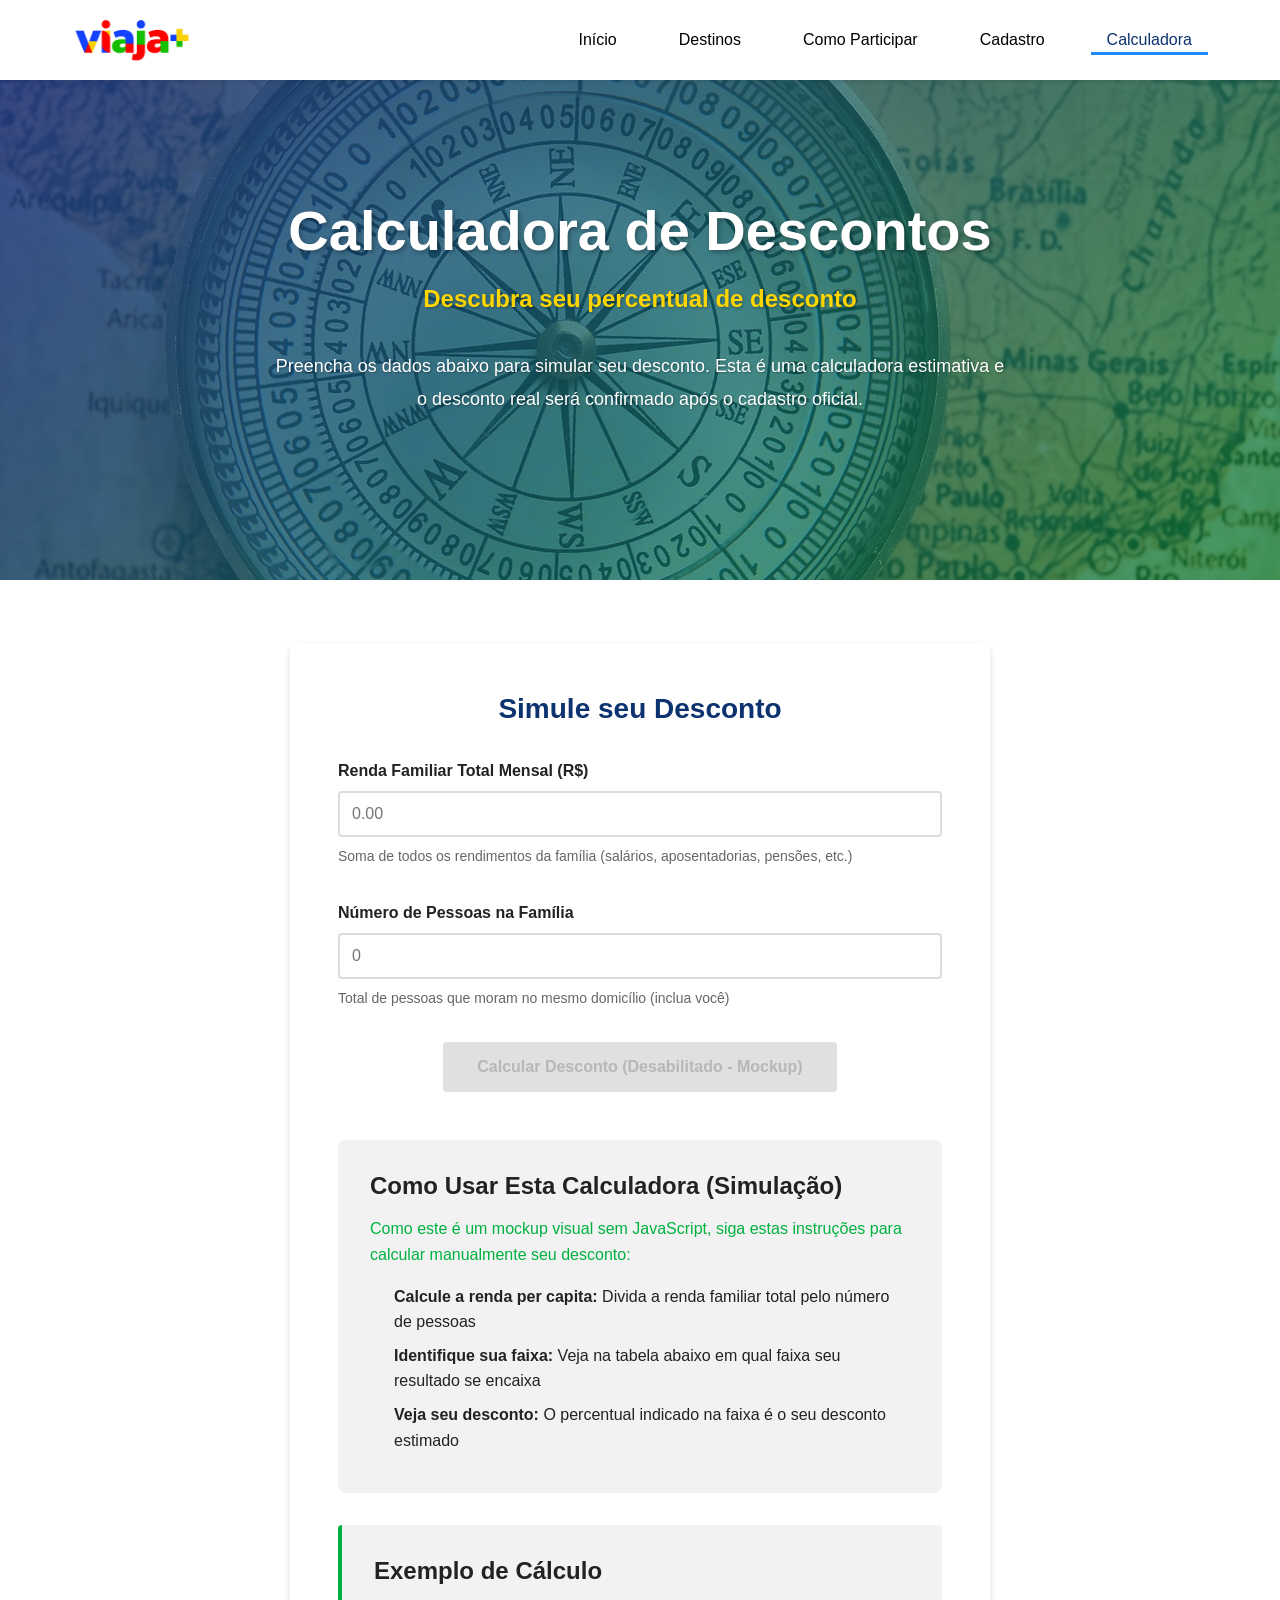
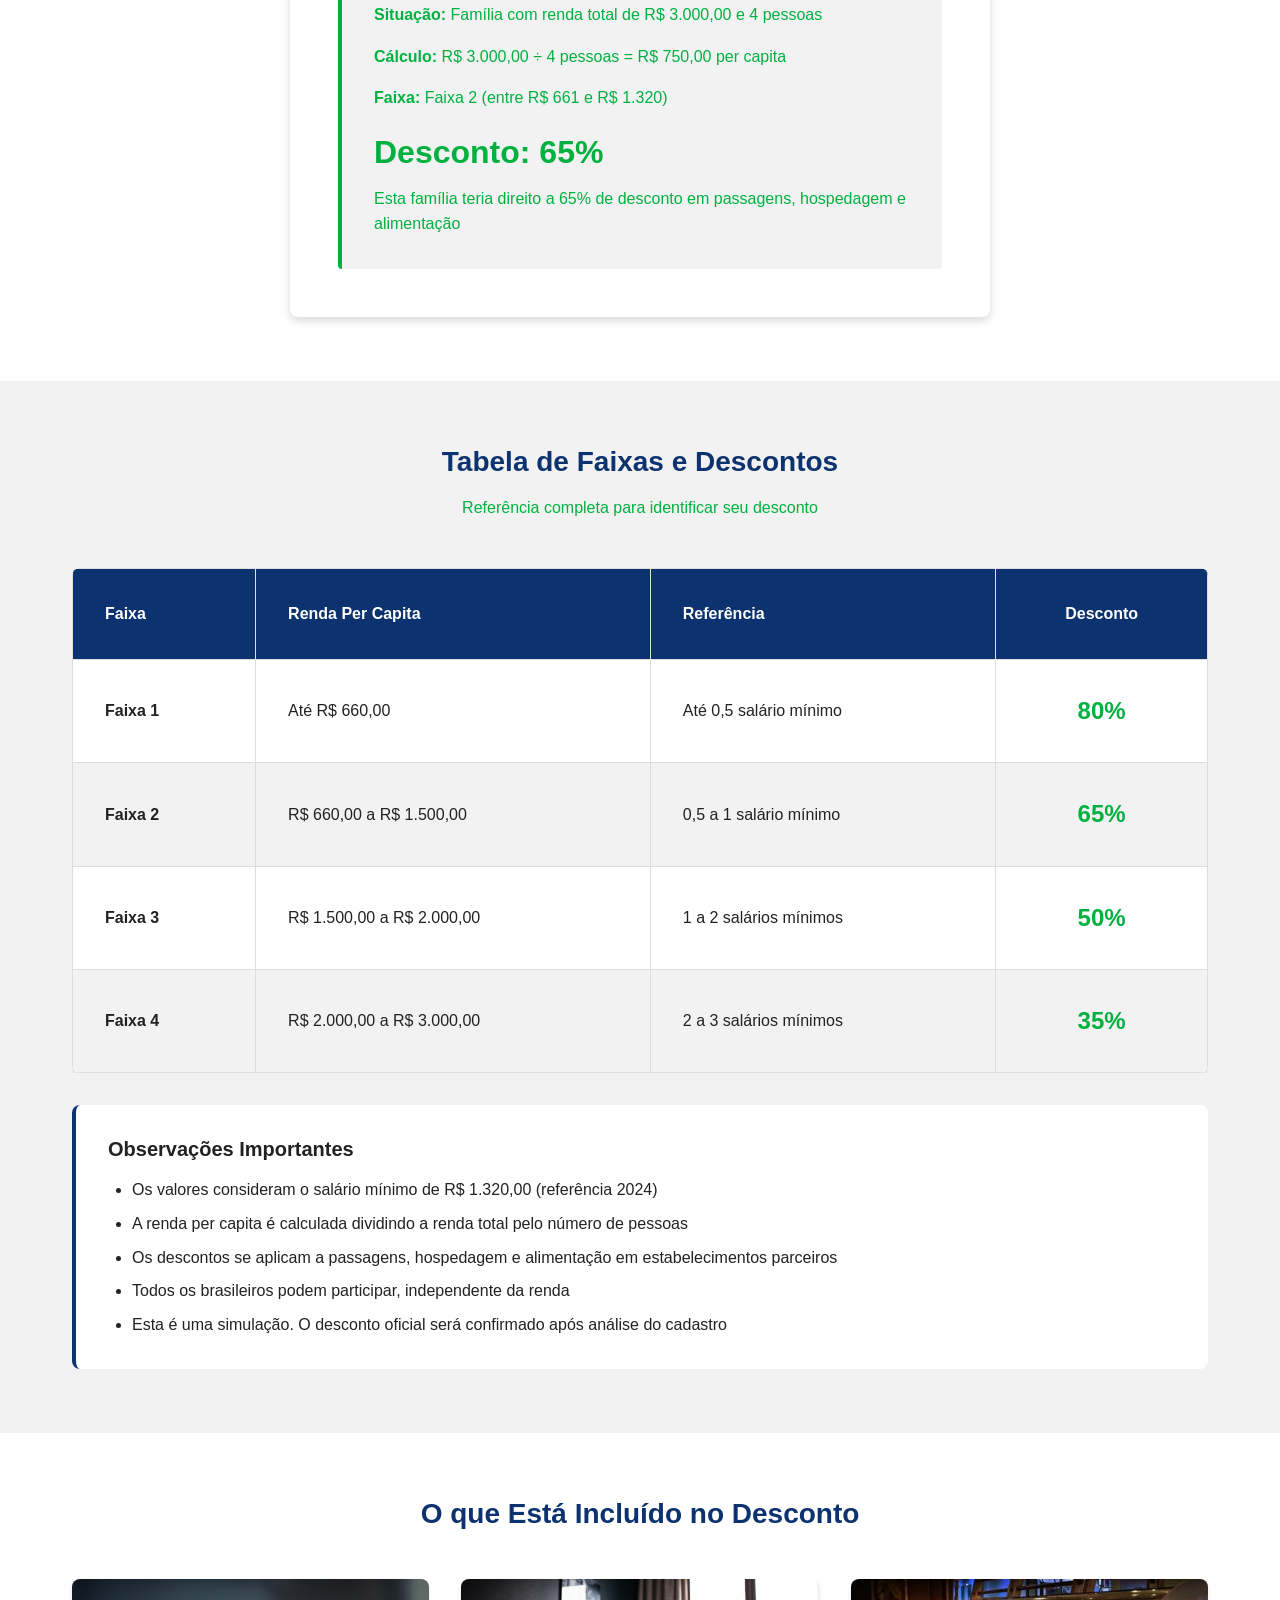
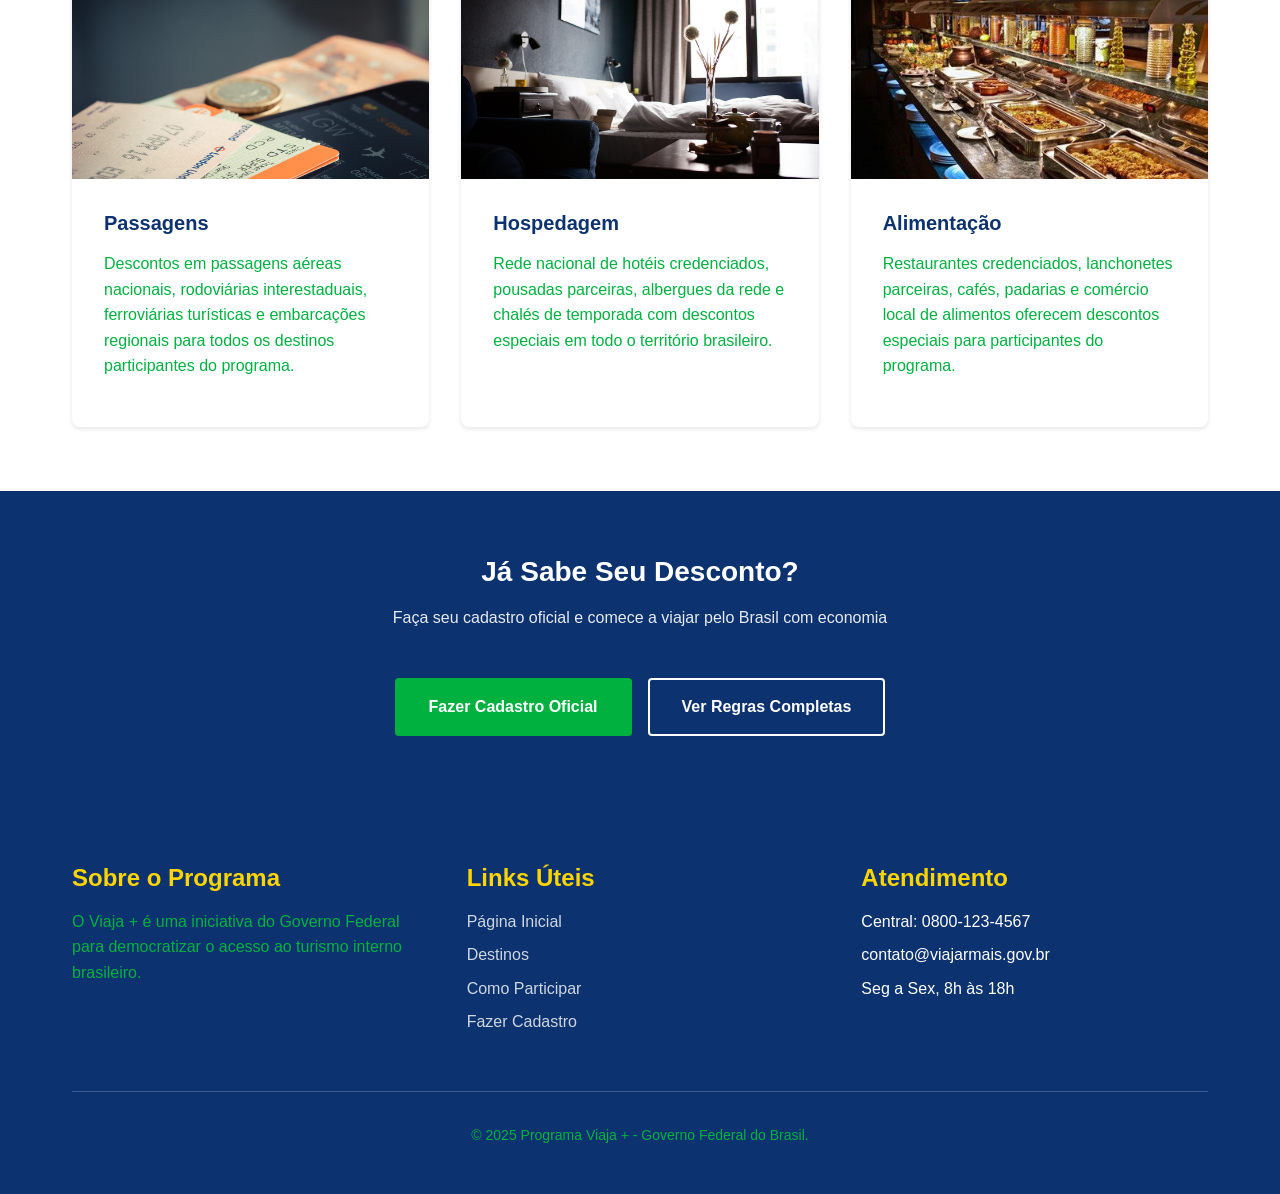
==== commit 4b6a5e63: "muda qq coisa" ====
--- a/calculadora.html
+++ b/calculadora.html
@@ -19,7 +19,7 @@
             
             <nav class="nav-principal">
                 <ul>
-                    <li><a href="index.html">Início</a></li>
+                    <li><a href="index (2).html">Início</a></li>
                     <li><a href="viagens.html">Destinos</a></li>
                     <li><a href="como-participar.html">Como Participar</a></li>
                     <li><a href="cadastro.html">Cadastro</a></li>
--- a/style.css
+++ b/style.css
@@ -1,7 +1,7 @@
 :root {
   /* Cores principais */
-  --cor-azul-escuro: #0057FF;
-  --cor-azul-governo: #0057FF;
+  --cor-azul-escuro: #0c326f;
+  --cor-azul-governo: #0c326f;
   --cor-verde-brasil: #00B140;
   --cor-amarelo-brasil: #FFD500;
   --cor-vermelho-brasil: #FF0000;
@@ -331,21 +331,22 @@
 
 .hero-btn {
     display: inline-block;
-    margin-top: 40px;
-    background: var(--cor-amarelo-brasil);
+    background: linear-gradient(180deg, #FFD72F, #FFBE00);
+    padding: 18px 40px;
+    font-size: 1.6rem;
+    font-weight: 700;
     color: #000;
-    padding: 12px 28px;
-    border-radius: 30px;
-    font-size: 2rem;
-    font-weight: 600;
+    border-radius: 50px;
     text-decoration: none;
-    transition: 0.3s ease;
+    box-shadow: 0 8px 20px rgba(0, 0, 0, 0.25);
+    transition: .3s;
 }
 
 .hero-btn:hover {
-    background: var(--cor-azul-governo);
-    color: var(--cor-branco);
-}
+    transform: translateY(-3px);
+    box-shadow: 0 12px 28px rgba(0, 0, 0, 0.35);
+}
+
 
 /* Hero estático para páginas internas */
 .hero {
@@ -1467,3 +1468,64 @@
 .hero-content p {
     color: #ffffff !important;
 }
+
+/* Equipe */
+        .secao-equipe {
+            padding: 4rem 2rem;
+            max-width: 1100px;
+            margin: 0 auto;
+        }
+
+        .secao-equipe h2 {
+            text-align: center;
+            font-size: 2rem;
+            color: var(--cor-azul-governo);
+            margin-bottom: 2.5rem;
+        }
+
+        .equipe-grid {
+            display: grid;
+            gap: 2rem;
+            grid-template-columns: repeat(auto-fit, minmax(260px, 1fr));
+        }
+
+        .membro-card {
+            background: var(--cor-branco);
+            border-radius: 12px;
+            box-shadow: 0 3px 10px rgba(0,0,0,0.07);
+            transition: transform .25s, box-shadow .25s;
+            overflow: hidden;
+        }
+
+        .membro-card:hover {
+            transform: translateY(-5px);
+            box-shadow: 0 6px 16px rgba(0,0,0,0.12);
+        }
+
+        .membro-avatar-img {
+            width: 100%;
+            height: 240px;
+            object-fit: cover;
+        }
+
+        .membro-info {
+            padding: 1.5rem;
+        }
+
+        .membro-nome {
+            font-size: 1.3rem;
+            color: var(--cor-azul-governo);
+            font-weight: 700;
+        }
+
+        .membro-cargo {
+            font-size: 0.95rem;
+            font-weight: 600;
+            color: var(--cor-verde-brasil);
+            margin: 0.3rem 0 1rem;
+        }
+
+        .membro-descricao {
+            font-size: 0.95rem;
+            color: var(--cor-texto-medio);
+        }
